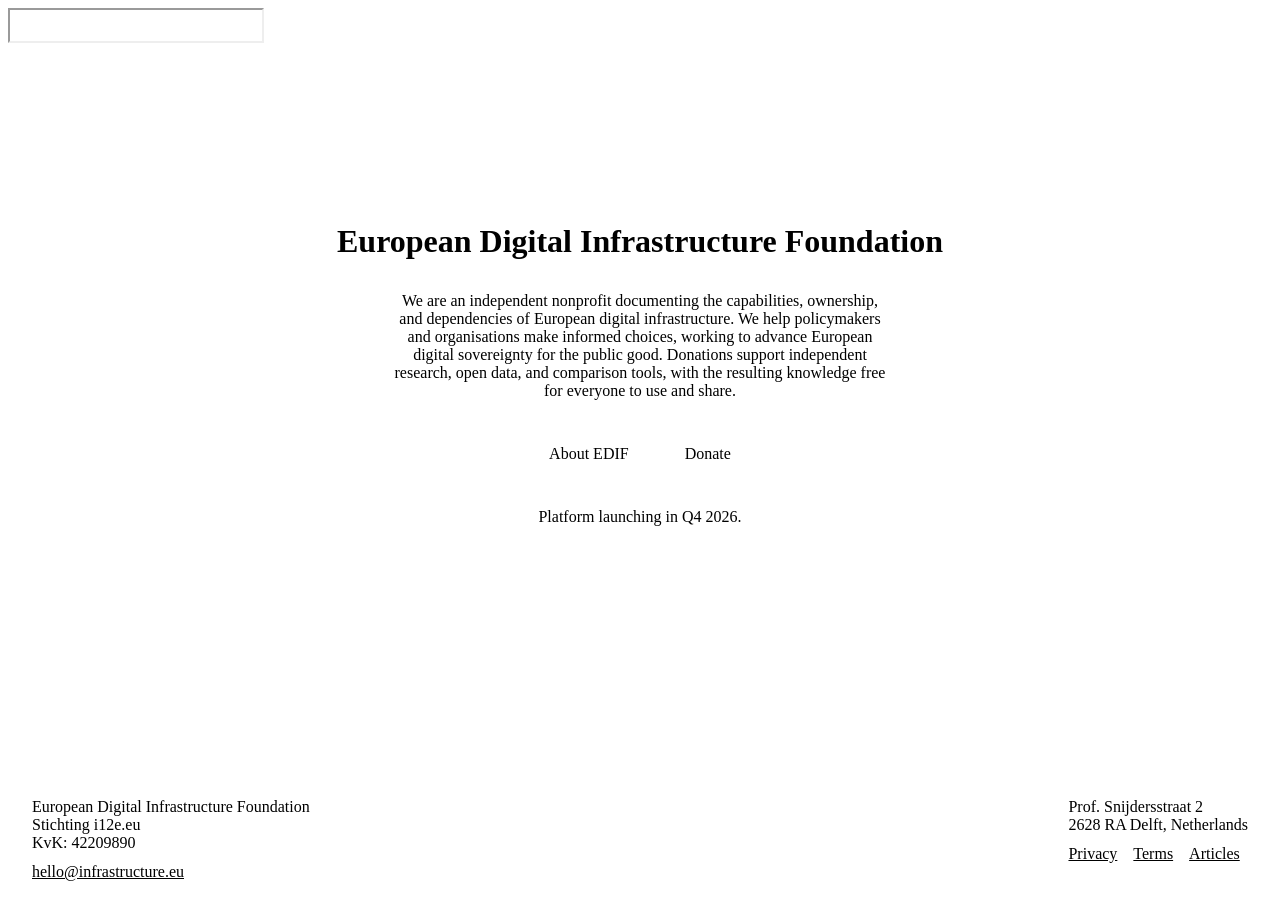
==== index.html @ 9d4fe994 "feat(home): add Articles page and update footer links Assisted-by: Codex Signed-off-by: Luke Gareth " ====
<!doctype html>
<html lang="en" data-type-scope="viewport" data-theme="light">
<head>
    <meta charset="utf-8"/>
    <meta name="color-scheme" content="light dark"/>
    <script src="https://design.i12e.eu/assets/js/appearance.js?v=plan-appearance-1"
            data-appearance-storage-key="i12e.home.appearance"></script>
    <script src="https://design.i12e.eu/assets/js/logo-appearance.js?v=logo-once-1"></script>
    <meta name="viewport" content="width=device-width, initial-scale=1"/>
    <meta name="description" content="A public reference for European digital infrastructure"/>
    <title>European Digital Infrastructure Foundation</title>
    <link rel="canonical" href="https://infrastructure.eu/"/>
    <link rel="preconnect" href="https://design.i12e.eu"/>
    <link rel="preconnect" href="https://fonts.googleapis.com"/>
    <link rel="preconnect" href="https://fonts.gstatic.com" crossorigin/>
    <link href="https://fonts.googleapis.com/css2?family=Roboto:ital,wght@0,400;0,600;0,700;1,400;1,700&amp;family=Roboto+Mono:wght@400&amp;display=swap"
          rel="stylesheet"/>
    <link rel="stylesheet" href="https://design.i12e.eu/assets/css/colours.css?v=palette-20260911"/>
    <link rel="stylesheet" href="https://design.i12e.eu/assets/css/typography.css?v=css-type-1-logo-canvas-2"/>
    <link rel="stylesheet" href="./styles.css"/>
</head>
<body>
<header class="page-header">
    <div class="brand" role="img" aria-label="i12e.eu">
        <iframe class="site-logo" data-logo-fit
                src="https://design.i12e.eu/assets/images/logo.svg?variant=6&amp;alignment=left&amp;v=logo-alignment-1"
                title="Animated i12e.eu logotype"
                width="256" height="35" tabindex="-1" aria-hidden="true"></iframe>
    </div>
    <div class="theme-control" hidden>
        <label for="page-appearance">Appearance</label>
        <select id="page-appearance" autocomplete="off">
            <option value="light" selected>Light</option>
            <option value="dark">Dark</option>
        </select>
    </div>
</header>
<script>
  (() => {
    const appearance = document.getElementById("page-appearance");
    if (!appearance || typeof window.i12eAppearance?.bind !== "function") return;
    window.i12eAppearance.bind(appearance);
    appearance.closest(".theme-control").hidden = false;
  })();
</script>
<main class="landing" aria-labelledby="page-title">
    <h1 class="document-title" id="page-title">European Digital Infrastructure Foundation</h1>
    <p class="mission">We are an independent nonprofit documenting the capabilities, ownership, and dependencies of European
        digital infrastructure. We help policymakers and organisations make informed choices, working to advance European
        digital sovereignty for the public good. Donations support independent research, open data, and comparison tools,
        with the resulting knowledge free for everyone to use and share.</p>
    <div class="button-row">
        <a class="landing-button landing-button--neutral" href="https://plan.i12e.eu/">About EDIF</a>
        <a class="landing-button" href="https://plan.i12e.eu/">Donate</a>
    </div>
    <p class="launch-notice">Platform launching in Q4 2026.</p>
</main>
<footer class="page-footer">
    <div class="footer-details">
        <p><strong>European Digital Infrastructure Foundation</strong><br/>Stichting i12e.eu<br/>KvK: 42209890</p>
        <p><a href="mailto:hello@infrastructure.eu">hello@infrastructure.eu</a></p>
    </div>
    <div class="footer-contact">
        <address>
            Prof. Snijdersstraat 2<br/>
            2628 RA Delft, Netherlands
        </address>
        <nav class="footer-links" aria-label="Legal">
            <a href="/privacy">Privacy</a>
            <a href="/terms">Terms</a>
            <a href="./articles/index.html">Articles</a>
        </nav>
    </div>
</footer>
</body>
</html>
---- styles.css ----
:root {
    color: var(--color-text-primary);
    background: var(--color-background);
}

* {
    box-sizing: border-box;
}

body {
    display: grid;
    grid-template-rows: auto 1fr auto;
    min-height: 100vh;
    min-height: 100svh;
}

.page-header {
    align-self: start;
}

.page-header .theme-control {
    justify-self: end;
}

.landing {
    align-self: center;
    display: grid;
    grid-template-columns: minmax(0, 1fr);
    justify-items: center;
    gap: 2rem;
    width: calc(100% - 48px);
    max-width: 960px;
    min-width: 0;
    margin: 0 auto;
    text-align: center;
}

.landing .document-title {
    margin: 0;
    text-wrap: balance;
}

.mission {
    max-width: 62ch;
    margin: 0;
}

.launch-notice {
    margin: 0;
    color: var(--color-text-secondary);
    font: var(--type-ui-meta);
}

.button-row {
    display: flex;
    align-items: center;
    justify-content: center;
    flex-wrap: wrap;
    gap: 12px 24px;
    max-width: 100%;
}

.landing-button {
    display: inline-flex;
    align-items: center;
    justify-content: center;
    min-height: 2.75rem;
    max-width: 100%;
    padding: 0.5rem 1rem;
    border: 1px solid var(--color-button-border);
    border-radius: 0.25rem;
    background: var(--color-button-primary);
    color: var(--color-button-text);
    font: var(--type-ui-control);
    text-decoration: none;
}

.landing-button:hover {
    background: var(--color-button-primary-hover);
}

.landing-button:active {
    background: var(--color-button-primary-active);
}

.landing-button--neutral {
    border-color: var(--color-border-control);
    background: var(--color-surface);
    color: var(--color-text-primary);
}

.landing-button--neutral:hover {
    background: var(--color-background);
}

.landing-button--neutral:active {
    background: var(--color-border);
}

.page-footer {
    align-self: end;
    display: grid;
    grid-template-columns: minmax(0, 1fr) auto;
    align-items: start;
    gap: 2rem;
    width: 100%;
    min-width: 0;
    margin: 0;
    padding: 6rem 24px 1.5rem;
    color: var(--color-text-secondary);
    font: var(--type-ui-meta);
    text-align: left;
}

.page-footer p,
.page-footer address {
    margin: 0;
    font-style: normal;
}

.page-footer strong {
    font-weight: var(--weight-heading);
}

.footer-details,
.footer-contact {
    display: grid;
    gap: 0.5rem;
}

.footer-links {
    display: flex;
    flex-wrap: wrap;
    justify-content: flex-start;
    gap: 0.5rem 1rem;
}

.page-footer a,
.page-footer a:visited {
    display: inline-flex;
    align-items: center;
    min-height: 1.5rem;
    max-width: 100%;
    color: var(--color-text-secondary);
    text-decoration: underline;
}

.page-footer a:hover {
    color: var(--color-link-hover);
    text-decoration-thickness: 2px;
}

.page-footer a:active {
    color: var(--color-link-active);
}

@media (max-width: 60em) {
    .landing {
        width: calc(100% - 36px);
    }

    .page-footer {
        padding-inline: 18px;
    }
}

@media (max-width: 40em) {
    .page-footer {
        grid-template-columns: minmax(0, 1fr);
        gap: 1rem;
        padding-block-start: 4rem;
    }
}
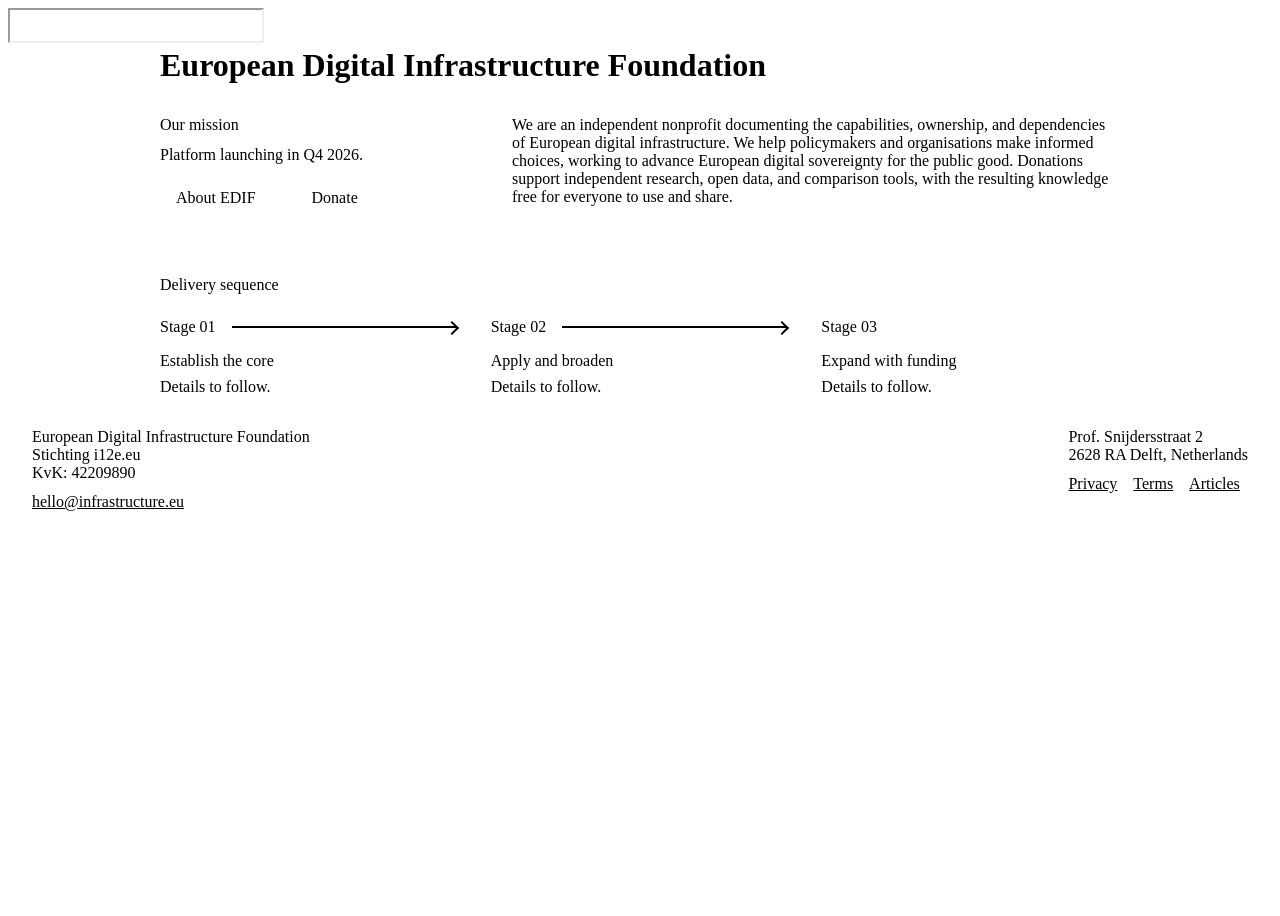
==== commit eb3f76da: "feat(home): redesign mission layout and add delivery sequence Assisted-by: Codex Signed-off-by: Luke" ====
--- a/index.html
+++ b/index.html
@@ -45,15 +45,48 @@
 </script>
 <main class="landing" aria-labelledby="page-title">
     <h1 class="document-title" id="page-title">European Digital Infrastructure Foundation</h1>
-    <p class="mission">We are an independent nonprofit documenting the capabilities, ownership, and dependencies of European
-        digital infrastructure. We help policymakers and organisations make informed choices, working to advance European
-        digital sovereignty for the public good. Donations support independent research, open data, and comparison tools,
-        with the resulting knowledge free for everyone to use and share.</p>
-    <div class="button-row">
-        <a class="landing-button landing-button--neutral" href="https://plan.i12e.eu/">About EDIF</a>
-        <a class="landing-button" href="https://plan.i12e.eu/">Donate</a>
-    </div>
-    <p class="launch-notice">Platform launching in Q4 2026.</p>
+    <section class="mission-row" aria-labelledby="mission-title">
+        <div class="mission-summary">
+            <h2 id="mission-title">Our mission</h2>
+            <p class="launch-notice">Platform launching in Q4 2026.</p>
+            <div class="button-row">
+                <a class="landing-button landing-button--neutral" href="https://plan.i12e.eu/">About EDIF</a>
+                <a class="landing-button" href="https://plan.i12e.eu/">Donate</a>
+            </div>
+        </div>
+        <p class="mission">We are an independent nonprofit documenting the capabilities, ownership, and dependencies of European
+            digital infrastructure. We help policymakers and organisations make informed choices, working to advance European
+            digital sovereignty for the public good. Donations support independent research, open data, and comparison tools,
+            with the resulting knowledge free for everyone to use and share.</p>
+    </section>
+    <section class="delivery" aria-labelledby="delivery-title">
+        <h2 id="delivery-title">Delivery sequence</h2>
+        <ol class="delivery-sequence" role="list">
+            <li class="delivery-stage">
+                <div class="delivery-label">
+                    <span>Stage 01</span>
+                    <span class="delivery-arrow" aria-hidden="true"></span>
+                </div>
+                <h3>Establish the core</h3>
+                <p>Details to follow.</p>
+            </li>
+            <li class="delivery-stage">
+                <div class="delivery-label">
+                    <span>Stage 02</span>
+                    <span class="delivery-arrow" aria-hidden="true"></span>
+                </div>
+                <h3>Apply and broaden</h3>
+                <p>Details to follow.</p>
+            </li>
+            <li class="delivery-stage">
+                <div class="delivery-label">
+                    <span>Stage 03</span>
+                </div>
+                <h3>Expand with funding</h3>
+                <p>Details to follow.</p>
+            </li>
+        </ol>
+    </section>
 </main>
 <footer class="page-footer">
     <div class="footer-details">
--- a/styles.css
+++ b/styles.css
@@ -8,8 +8,6 @@
 }
 
 body {
-    display: grid;
-    grid-template-rows: auto 1fr auto;
     min-height: 100vh;
     min-height: 100svh;
 }
@@ -23,25 +21,43 @@
 }
 
 .landing {
-    align-self: center;
     display: grid;
     grid-template-columns: minmax(0, 1fr);
-    justify-items: center;
     gap: 2rem;
     width: calc(100% - 48px);
     max-width: 960px;
     min-width: 0;
     margin: 0 auto;
-    text-align: center;
+    text-align: left;
 }
 
 .landing .document-title {
     margin: 0;
-    text-wrap: balance;
+}
+
+.mission-row {
+    display: grid;
+    grid-template-columns: minmax(0, 1fr) minmax(0, 2fr);
+    align-items: start;
+    gap: 3rem;
+}
+
+.mission-summary {
+    display: grid;
+    align-content: start;
+    gap: 0.75rem;
+    min-width: 0;
+}
+
+.mission-summary h2,
+.delivery h2 {
+    margin: 0;
+    font: var(--type-ui-title);
 }
 
 .mission {
-    max-width: 62ch;
+    max-width: none;
+    min-width: 0;
     margin: 0;
 }
 
@@ -54,7 +70,7 @@
 .button-row {
     display: flex;
     align-items: center;
-    justify-content: center;
+    justify-content: flex-start;
     flex-wrap: wrap;
     gap: 12px 24px;
     max-width: 100%;
@@ -97,8 +113,75 @@
     background: var(--color-border);
 }
 
+.delivery {
+    padding-top: 1.5rem;
+    border-top: 1px solid var(--color-border);
+}
+
+.delivery-sequence {
+    display: grid;
+    grid-template-columns: repeat(3, minmax(0, 1fr));
+    gap: 2rem;
+    max-width: none;
+    margin: 1.5rem 0 0;
+    padding: 0;
+    list-style: none;
+}
+
+.delivery-stage {
+    min-width: 0;
+    margin: 0;
+}
+
+.delivery-label {
+    display: flex;
+    align-items: center;
+    gap: 1rem;
+    margin-bottom: 1rem;
+    color: var(--color-text-secondary);
+    font: var(--type-ui-meta);
+}
+
+.delivery-arrow {
+    position: relative;
+    flex: 1 0 2rem;
+    height: 8px;
+    color: var(--color-link);
+}
+
+.delivery-arrow::before {
+    position: absolute;
+    inset-inline: 0 2px;
+    top: 3px;
+    height: 2px;
+    background: currentColor;
+    content: "";
+}
+
+.delivery-arrow::after {
+    position: absolute;
+    inset-inline-end: 2px;
+    top: 0;
+    width: 8px;
+    height: 8px;
+    border-right: 2px solid currentColor;
+    border-bottom: 2px solid currentColor;
+    transform: rotate(-45deg);
+    content: "";
+}
+
+.delivery-stage h3 {
+    margin: 0 0 0.5rem;
+    font: var(--type-ui-panel);
+}
+
+.delivery-stage p {
+    margin: 0;
+    color: var(--color-text-secondary);
+    font: var(--type-ui-control);
+}
+
 .page-footer {
-    align-self: end;
     display: grid;
     grid-template-columns: minmax(0, 1fr) auto;
     align-items: start;
@@ -106,7 +189,7 @@
     width: 100%;
     min-width: 0;
     margin: 0;
-    padding: 6rem 24px 1.5rem;
+    padding: 2rem 24px 1.5rem;
     color: var(--color-text-secondary);
     font: var(--type-ui-meta);
     text-align: left;
@@ -164,10 +247,31 @@
     }
 }
 
+@media (max-width: 48em) {
+    .mission-row,
+    .delivery-sequence {
+        grid-template-columns: minmax(0, 1fr);
+        gap: 1.5rem;
+    }
+
+    .delivery-stage:not(:last-child) {
+        position: relative;
+        padding-bottom: 3rem;
+    }
+
+    .delivery-arrow {
+        position: absolute;
+        inset-inline-start: 0;
+        bottom: 1.5rem;
+        width: 2rem;
+        transform: rotate(90deg);
+        transform-origin: 4px 4px;
+    }
+}
+
 @media (max-width: 40em) {
     .page-footer {
         grid-template-columns: minmax(0, 1fr);
         gap: 1rem;
-        padding-block-start: 4rem;
-    }
-}
+    }
+}
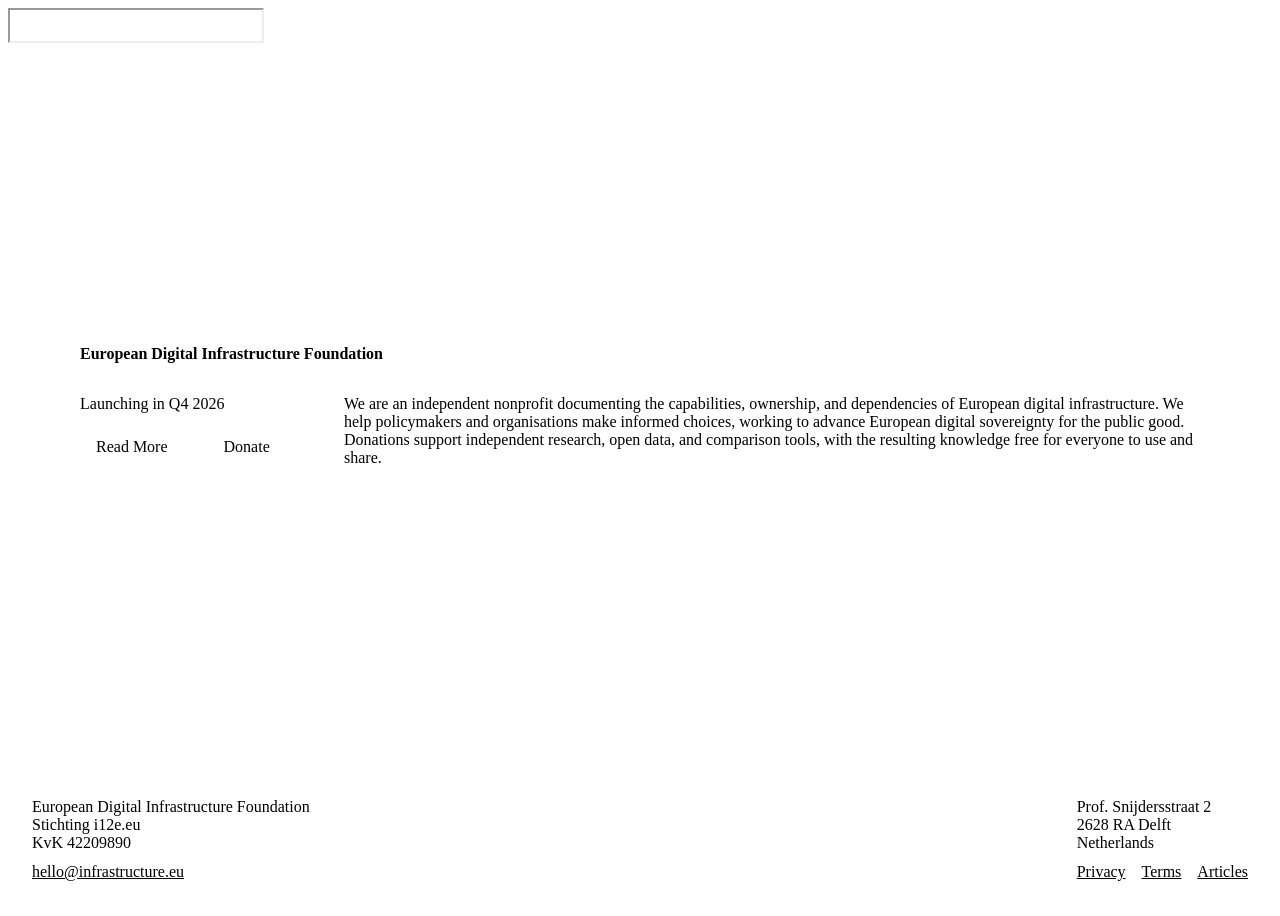
==== commit 19d9cbd8: "refactor(home): simplify landing content and refine layout Assisted-by: Codex Signed-off-by: Luke Ga" ====
--- a/index.html
+++ b/index.html
@@ -47,10 +47,9 @@
     <h1 class="document-title" id="page-title">European Digital Infrastructure Foundation</h1>
     <section class="mission-row" aria-labelledby="mission-title">
         <div class="mission-summary">
-            <h2 id="mission-title">Our mission</h2>
-            <p class="launch-notice">Platform launching in Q4 2026.</p>
+            <h2 id="mission-title">Launching in Q4 2026</h2>
             <div class="button-row">
-                <a class="landing-button landing-button--neutral" href="https://plan.i12e.eu/">About EDIF</a>
+                <a class="landing-button landing-button--neutral" href="https://plan.i12e.eu/">Read More</a>
                 <a class="landing-button" href="https://plan.i12e.eu/">Donate</a>
             </div>
         </div>
@@ -59,44 +58,17 @@
             digital sovereignty for the public good. Donations support independent research, open data, and comparison tools,
             with the resulting knowledge free for everyone to use and share.</p>
     </section>
-    <section class="delivery" aria-labelledby="delivery-title">
-        <h2 id="delivery-title">Delivery sequence</h2>
-        <ol class="delivery-sequence" role="list">
-            <li class="delivery-stage">
-                <div class="delivery-label">
-                    <span>Stage 01</span>
-                    <span class="delivery-arrow" aria-hidden="true"></span>
-                </div>
-                <h3>Establish the core</h3>
-                <p>Details to follow.</p>
-            </li>
-            <li class="delivery-stage">
-                <div class="delivery-label">
-                    <span>Stage 02</span>
-                    <span class="delivery-arrow" aria-hidden="true"></span>
-                </div>
-                <h3>Apply and broaden</h3>
-                <p>Details to follow.</p>
-            </li>
-            <li class="delivery-stage">
-                <div class="delivery-label">
-                    <span>Stage 03</span>
-                </div>
-                <h3>Expand with funding</h3>
-                <p>Details to follow.</p>
-            </li>
-        </ol>
-    </section>
 </main>
 <footer class="page-footer">
     <div class="footer-details">
-        <p><strong>European Digital Infrastructure Foundation</strong><br/>Stichting i12e.eu<br/>KvK: 42209890</p>
+        <p><strong>European Digital Infrastructure Foundation</strong><br/>Stichting i12e.eu<br/>KvK 42209890</p>
         <p><a href="mailto:hello@infrastructure.eu">hello@infrastructure.eu</a></p>
     </div>
     <div class="footer-contact">
         <address>
             Prof. Snijdersstraat 2<br/>
-            2628 RA Delft, Netherlands
+            2628 RA Delft<br/>
+            Netherlands
         </address>
         <nav class="footer-links" aria-label="Legal">
             <a href="/privacy">Privacy</a>
--- a/styles.css
+++ b/styles.css
@@ -8,8 +8,16 @@
 }
 
 body {
+    display: flex;
+    flex-direction: column;
     min-height: 100vh;
-    min-height: 100svh;
+    min-height: 100dvh;
+}
+
+.page-header,
+.landing,
+.page-footer {
+    flex-shrink: 0;
 }
 
 .page-header {
@@ -25,21 +33,22 @@
     grid-template-columns: minmax(0, 1fr);
     gap: 2rem;
     width: calc(100% - 48px);
-    max-width: 960px;
+    max-width: 1120px;
     min-width: 0;
-    margin: 0 auto;
+    margin: auto auto 0;
     text-align: left;
 }
 
 .landing .document-title {
     margin: 0;
+    font-size: var(--type-h2);
 }
 
 .mission-row {
     display: grid;
-    grid-template-columns: minmax(0, 1fr) minmax(0, 2fr);
+    grid-template-columns: minmax(0, 15rem) minmax(0, 1fr);
     align-items: start;
-    gap: 3rem;
+    gap: 1.5rem;
 }
 
 .mission-summary {
@@ -49,8 +58,7 @@
     min-width: 0;
 }
 
-.mission-summary h2,
-.delivery h2 {
+.mission-summary h2 {
     margin: 0;
     font: var(--type-ui-title);
 }
@@ -59,12 +67,6 @@
     max-width: none;
     min-width: 0;
     margin: 0;
-}
-
-.launch-notice {
-    margin: 0;
-    color: var(--color-text-secondary);
-    font: var(--type-ui-meta);
 }
 
 .button-row {
@@ -113,74 +115,6 @@
     background: var(--color-border);
 }
 
-.delivery {
-    padding-top: 1.5rem;
-    border-top: 1px solid var(--color-border);
-}
-
-.delivery-sequence {
-    display: grid;
-    grid-template-columns: repeat(3, minmax(0, 1fr));
-    gap: 2rem;
-    max-width: none;
-    margin: 1.5rem 0 0;
-    padding: 0;
-    list-style: none;
-}
-
-.delivery-stage {
-    min-width: 0;
-    margin: 0;
-}
-
-.delivery-label {
-    display: flex;
-    align-items: center;
-    gap: 1rem;
-    margin-bottom: 1rem;
-    color: var(--color-text-secondary);
-    font: var(--type-ui-meta);
-}
-
-.delivery-arrow {
-    position: relative;
-    flex: 1 0 2rem;
-    height: 8px;
-    color: var(--color-link);
-}
-
-.delivery-arrow::before {
-    position: absolute;
-    inset-inline: 0 2px;
-    top: 3px;
-    height: 2px;
-    background: currentColor;
-    content: "";
-}
-
-.delivery-arrow::after {
-    position: absolute;
-    inset-inline-end: 2px;
-    top: 0;
-    width: 8px;
-    height: 8px;
-    border-right: 2px solid currentColor;
-    border-bottom: 2px solid currentColor;
-    transform: rotate(-45deg);
-    content: "";
-}
-
-.delivery-stage h3 {
-    margin: 0 0 0.5rem;
-    font: var(--type-ui-panel);
-}
-
-.delivery-stage p {
-    margin: 0;
-    color: var(--color-text-secondary);
-    font: var(--type-ui-control);
-}
-
 .page-footer {
     display: grid;
     grid-template-columns: minmax(0, 1fr) auto;
@@ -188,7 +122,7 @@
     gap: 2rem;
     width: 100%;
     min-width: 0;
-    margin: 0;
+    margin: auto 0 0;
     padding: 2rem 24px 1.5rem;
     color: var(--color-text-secondary);
     font: var(--type-ui-meta);
@@ -248,24 +182,8 @@
 }
 
 @media (max-width: 48em) {
-    .mission-row,
-    .delivery-sequence {
+    .mission-row {
         grid-template-columns: minmax(0, 1fr);
-        gap: 1.5rem;
-    }
-
-    .delivery-stage:not(:last-child) {
-        position: relative;
-        padding-bottom: 3rem;
-    }
-
-    .delivery-arrow {
-        position: absolute;
-        inset-inline-start: 0;
-        bottom: 1.5rem;
-        width: 2rem;
-        transform: rotate(90deg);
-        transform-origin: 4px 4px;
     }
 }
 
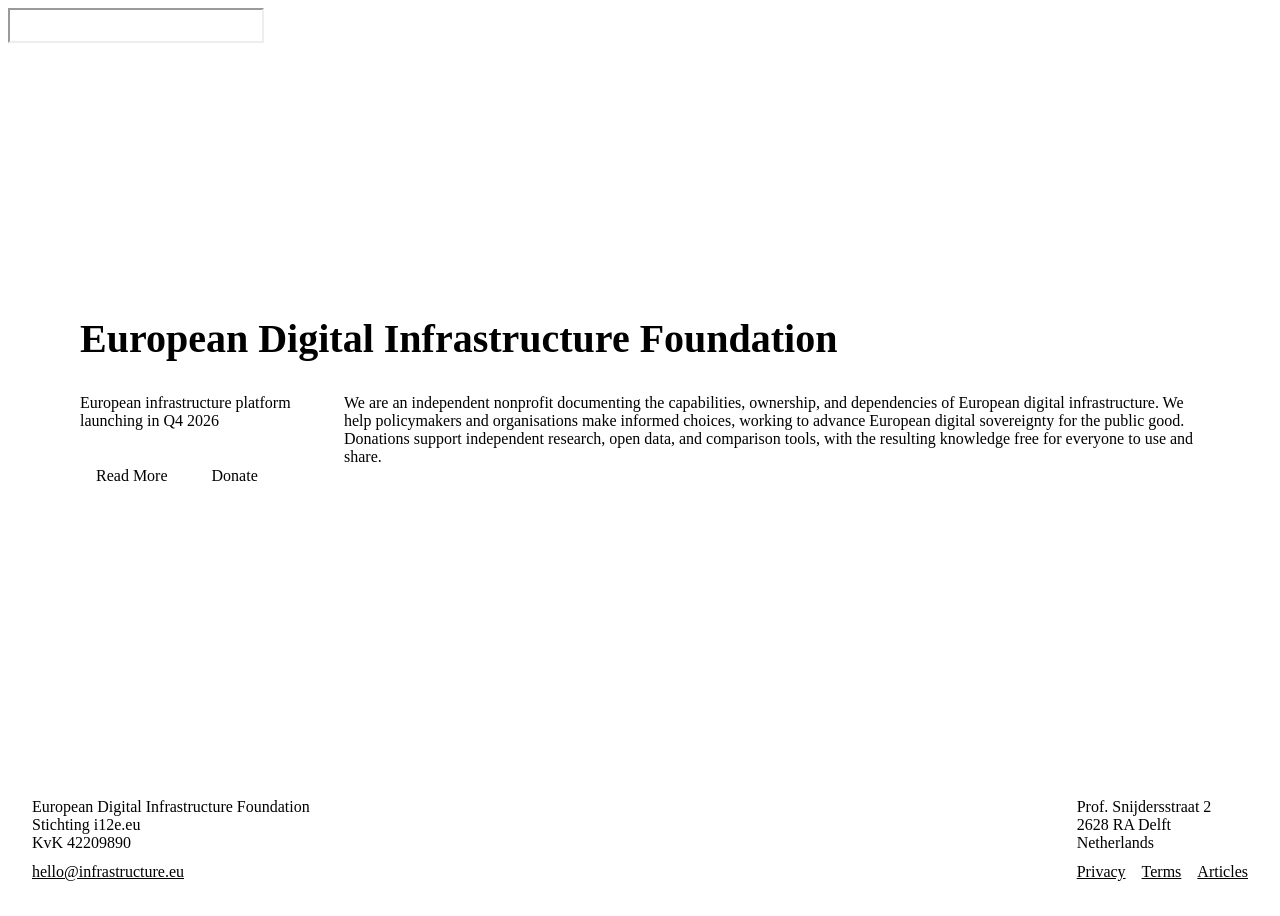
==== commit 9cfa7c79: "feat(home): refine the responsive mission layout Assisted-by: Codex Signed-off-by: Luke Gareth Ribch" ====
--- a/index.html
+++ b/index.html
@@ -46,17 +46,17 @@
 <main class="landing" aria-labelledby="page-title">
     <h1 class="document-title" id="page-title">European Digital Infrastructure Foundation</h1>
     <section class="mission-row" aria-labelledby="mission-title">
+        <p class="mission">We are an independent nonprofit documenting the capabilities, ownership, and dependencies of European
+            digital infrastructure. We help policymakers and organisations make informed choices, working to advance European
+            digital sovereignty for the public good. Donations support independent research, open data, and comparison tools,
+            with the resulting knowledge free for everyone to use and share.</p>
         <div class="mission-summary">
-            <h2 id="mission-title">Launching in Q4 2026</h2>
+            <h2 id="mission-title">European infrastructure platform launching in Q4 2026</h2>
             <div class="button-row">
                 <a class="landing-button landing-button--neutral" href="https://plan.i12e.eu/">Read More</a>
                 <a class="landing-button" href="https://plan.i12e.eu/">Donate</a>
             </div>
         </div>
-        <p class="mission">We are an independent nonprofit documenting the capabilities, ownership, and dependencies of European
-            digital infrastructure. We help policymakers and organisations make informed choices, working to advance European
-            digital sovereignty for the public good. Donations support independent research, open data, and comparison tools,
-            with the resulting knowledge free for everyone to use and share.</p>
     </section>
 </main>
 <footer class="page-footer">
--- a/styles.css
+++ b/styles.css
@@ -41,21 +41,26 @@
 
 .landing .document-title {
     margin: 0;
-    font-size: var(--type-h2);
+    font-size: 2.5rem;
 }
 
 .mission-row {
     display: grid;
+    grid-template-areas: "summary mission";
     grid-template-columns: minmax(0, 15rem) minmax(0, 1fr);
-    align-items: start;
+    align-items: stretch;
     gap: 1.5rem;
 }
 
 .mission-summary {
-    display: grid;
-    align-content: start;
-    gap: 0.75rem;
-    min-width: 0;
+    grid-area: summary;
+    display: flex;
+    flex-direction: column;
+    justify-content: space-between;
+    gap: 1.5rem;
+    min-width: 0;
+    padding-inline-end: 0.75rem;
+    border-inline-end: 6px solid var(--color-border);
 }
 
 .mission-summary h2 {
@@ -64,6 +69,7 @@
 }
 
 .mission {
+    grid-area: mission;
     max-width: none;
     min-width: 0;
     margin: 0;
@@ -74,7 +80,7 @@
     align-items: center;
     justify-content: flex-start;
     flex-wrap: wrap;
-    gap: 12px 24px;
+    gap: 12px;
     max-width: 100%;
 }
 
@@ -171,6 +177,12 @@
     color: var(--color-link-active);
 }
 
+@media (max-width: 70em) {
+    .landing .document-title {
+        font-size: 2rem;
+    }
+}
+
 @media (max-width: 60em) {
     .landing {
         width: calc(100% - 36px);
@@ -183,7 +195,15 @@
 
 @media (max-width: 48em) {
     .mission-row {
+        grid-template-areas: "mission" "summary";
         grid-template-columns: minmax(0, 1fr);
+    }
+
+    .mission-summary {
+        padding-block-start: 1.5rem;
+        padding-inline-end: 0;
+        border-block-start: 6px solid var(--color-border);
+        border-inline-end: 0;
     }
 }
 
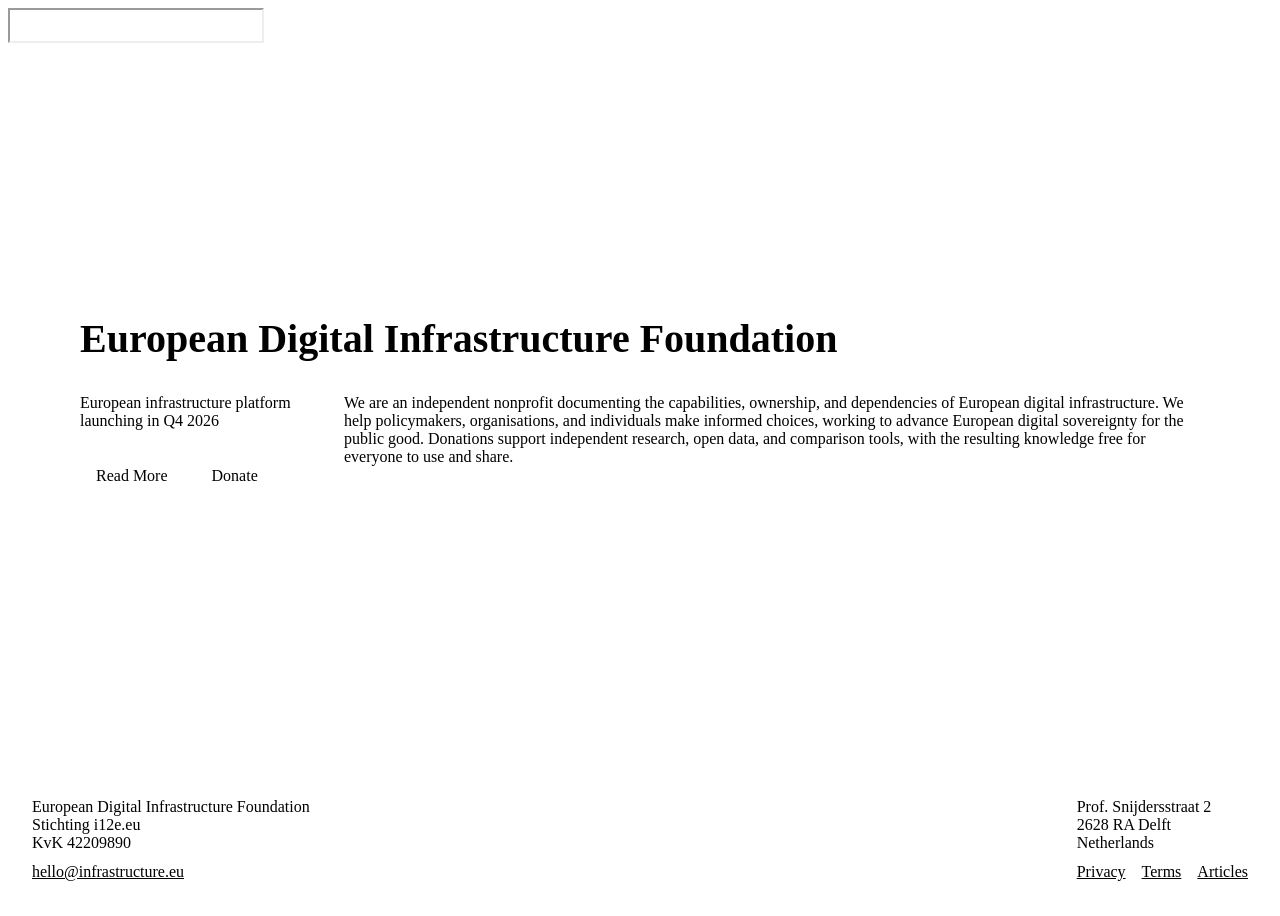
==== commit d998f2f9: "docs(home): include individuals in the mission Assisted-by: Codex Signed-off-by: Luke Gareth Ribches" ====
--- a/index.html
+++ b/index.html
@@ -47,7 +47,7 @@
     <h1 class="document-title" id="page-title">European Digital Infrastructure Foundation</h1>
     <section class="mission-row" aria-labelledby="mission-title">
         <p class="mission">We are an independent nonprofit documenting the capabilities, ownership, and dependencies of European
-            digital infrastructure. We help policymakers and organisations make informed choices, working to advance European
+            digital infrastructure. We help policymakers, organisations, and individuals make informed choices, working to advance European
             digital sovereignty for the public good. Donations support independent research, open data, and comparison tools,
             with the resulting knowledge free for everyone to use and share.</p>
         <div class="mission-summary">
